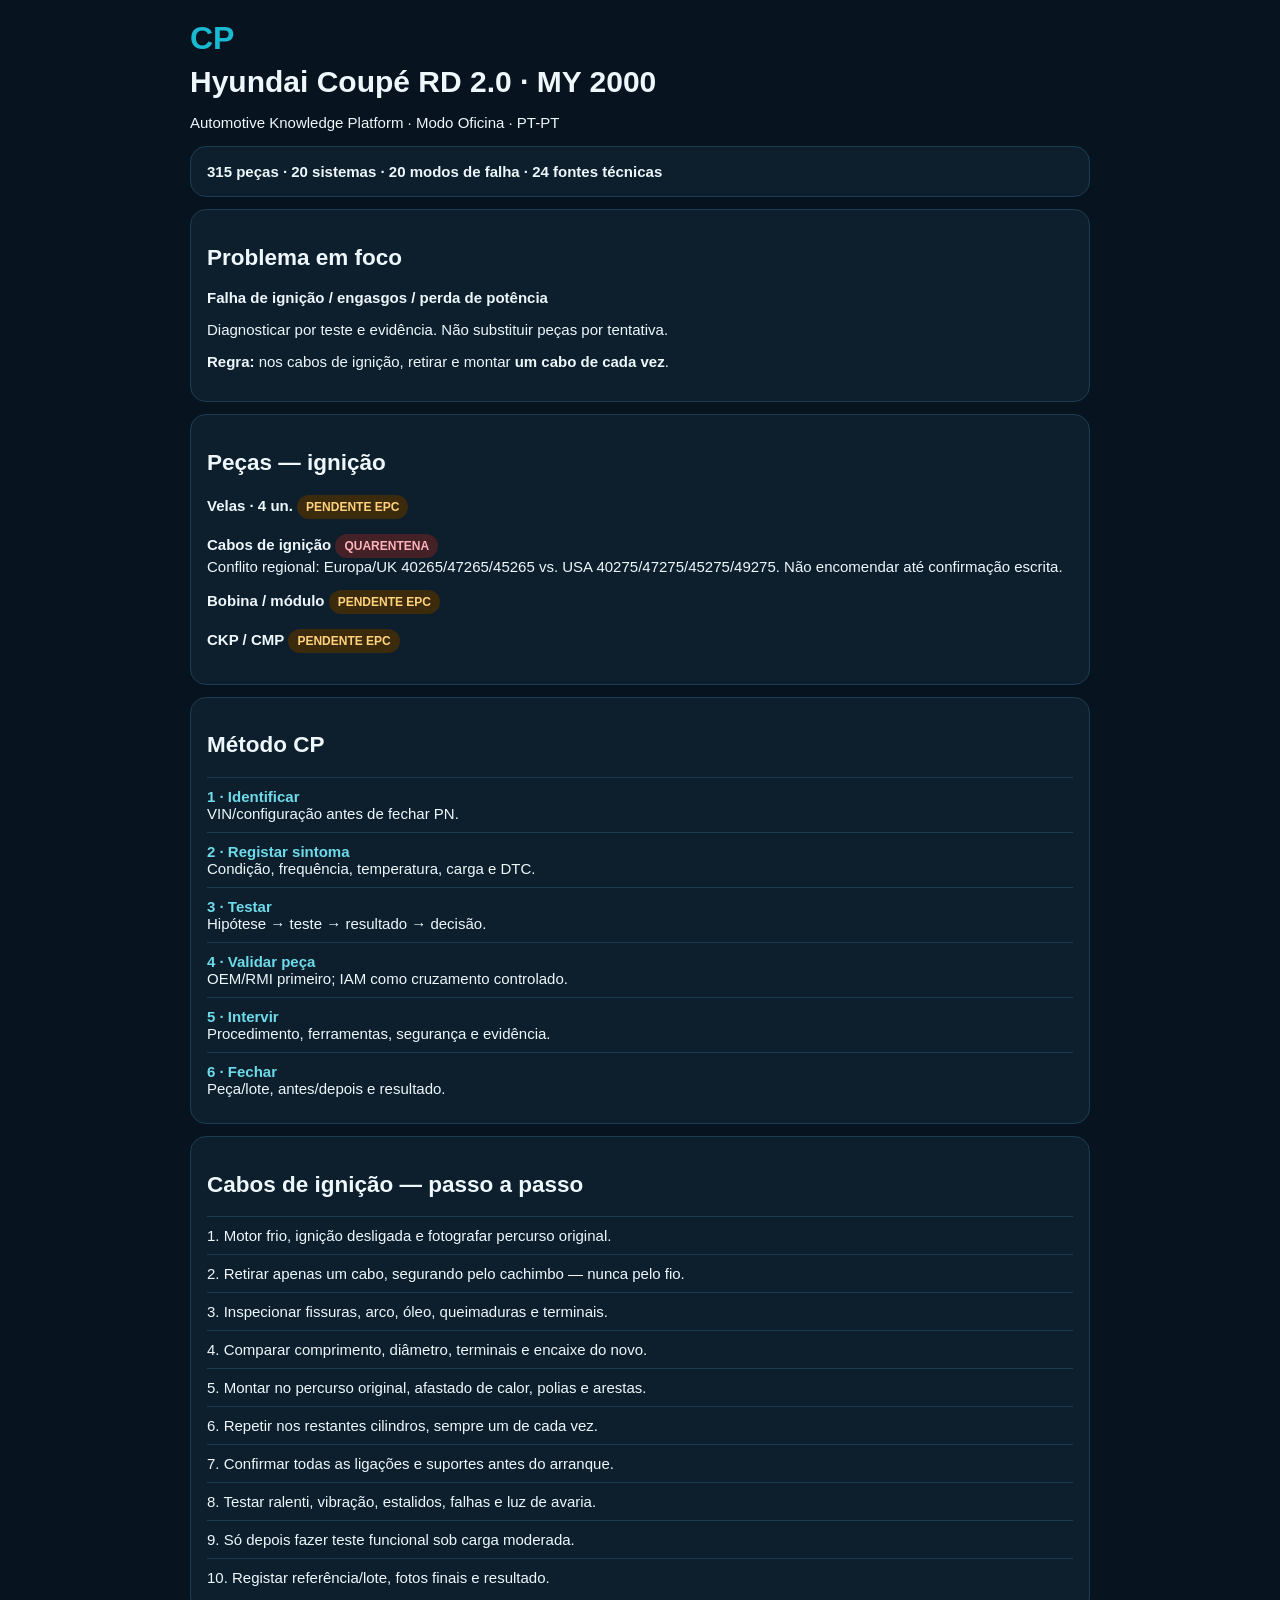
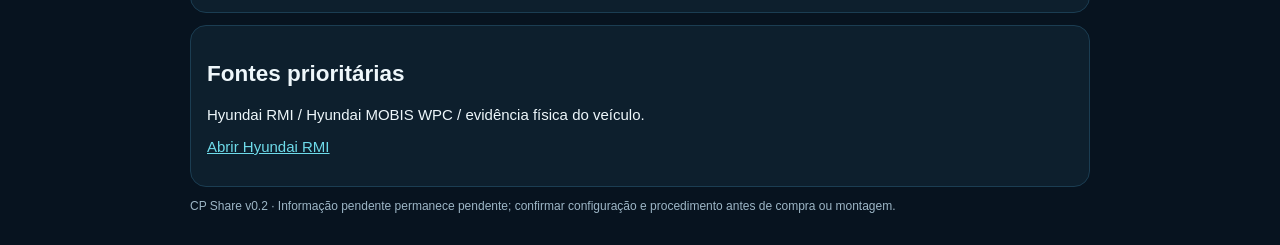
==== cp/index.html @ 11959140 "Add CP Automotive workshop share page" ====
<!doctype html><html lang="pt-PT"><head><meta charset="utf-8"><meta name="viewport" content="width=device-width,initial-scale=1"><title>CP Oficina</title><style>body{margin:0;background:#07131f;color:#eef7fb;font:15px -apple-system,Arial}.w{max-width:900px;margin:auto;padding:20px}.logo{font-size:32px;font-weight:900;color:#19b9d2}h1{margin:8px 0}.card{background:#0d1f2d;border:1px solid #1b3d52;border-radius:16px;padding:16px;margin:12px 0}.tag{display:inline-block;padding:5px 9px;border-radius:99px;background:#3c2a0c;color:#ffd27c;font-size:12px;font-weight:800}.bad{background:#442027;color:#ffb2ba}.step{padding:10px 0;border-top:1px solid #1b3d52}.step b{color:#6edbea}a{color:#6edbea}</style></head><body><div class="w"><div class="logo">CP</div><h1>Hyundai Coupé RD 2.0 · MY 2000</h1><p>Automotive Knowledge Platform · Modo Oficina · PT-PT</p><div class="card"><b>315 peças · 20 sistemas · 20 modos de falha · 24 fontes técnicas</b></div><div class="card"><h2>Problema em foco</h2><b>Falha de ignição / engasgos / perda de potência</b><p>Diagnosticar por teste e evidência. Não substituir peças por tentativa.</p><p><strong>Regra:</strong> nos cabos de ignição, retirar e montar <strong>um cabo de cada vez</strong>.</p></div><div class="card"><h2>Peças — ignição</h2><p><b>Velas · 4 un.</b> <span class="tag">PENDENTE EPC</span></p><p><b>Cabos de ignição</b> <span class="tag bad">QUARENTENA</span><br>Conflito regional: Europa/UK 40265/47265/45265 vs. USA 40275/47275/45275/49275. Não encomendar até confirmação escrita.</p><p><b>Bobina / módulo</b> <span class="tag">PENDENTE EPC</span></p><p><b>CKP / CMP</b> <span class="tag">PENDENTE EPC</span></p></div><div class="card"><h2>Método CP</h2><div class="step"><b>1 · Identificar</b><br>VIN/configuração antes de fechar PN.</div><div class="step"><b>2 · Registar sintoma</b><br>Condição, frequência, temperatura, carga e DTC.</div><div class="step"><b>3 · Testar</b><br>Hipótese → teste → resultado → decisão.</div><div class="step"><b>4 · Validar peça</b><br>OEM/RMI primeiro; IAM como cruzamento controlado.</div><div class="step"><b>5 · Intervir</b><br>Procedimento, ferramentas, segurança e evidência.</div><div class="step"><b>6 · Fechar</b><br>Peça/lote, antes/depois e resultado.</div></div><div class="card"><h2>Cabos de ignição — passo a passo</h2><div class="step">1. Motor frio, ignição desligada e fotografar percurso original.</div><div class="step">2. Retirar apenas um cabo, segurando pelo cachimbo — nunca pelo fio.</div><div class="step">3. Inspecionar fissuras, arco, óleo, queimaduras e terminais.</div><div class="step">4. Comparar comprimento, diâmetro, terminais e encaixe do novo.</div><div class="step">5. Montar no percurso original, afastado de calor, polias e arestas.</div><div class="step">6. Repetir nos restantes cilindros, sempre um de cada vez.</div><div class="step">7. Confirmar todas as ligações e suportes antes do arranque.</div><div class="step">8. Testar ralenti, vibração, estalidos, falhas e luz de avaria.</div><div class="step">9. Só depois fazer teste funcional sob carga moderada.</div><div class="step">10. Registar referência/lote, fotos finais e resultado.</div></div><div class="card"><h2>Fontes prioritárias</h2><p>Hyundai RMI / Hyundai MOBIS WPC / evidência física do veículo.</p><p><a href="https://www.hyundai.com/eu/en/driving-hyundai/information/independent-operator.html">Abrir Hyundai RMI</a></p></div><p style="color:#9db6c6;font-size:12px">CP Share v0.2 · Informação pendente permanece pendente; confirmar configuração e procedimento antes de compra ou montagem.</p></div></body></html>
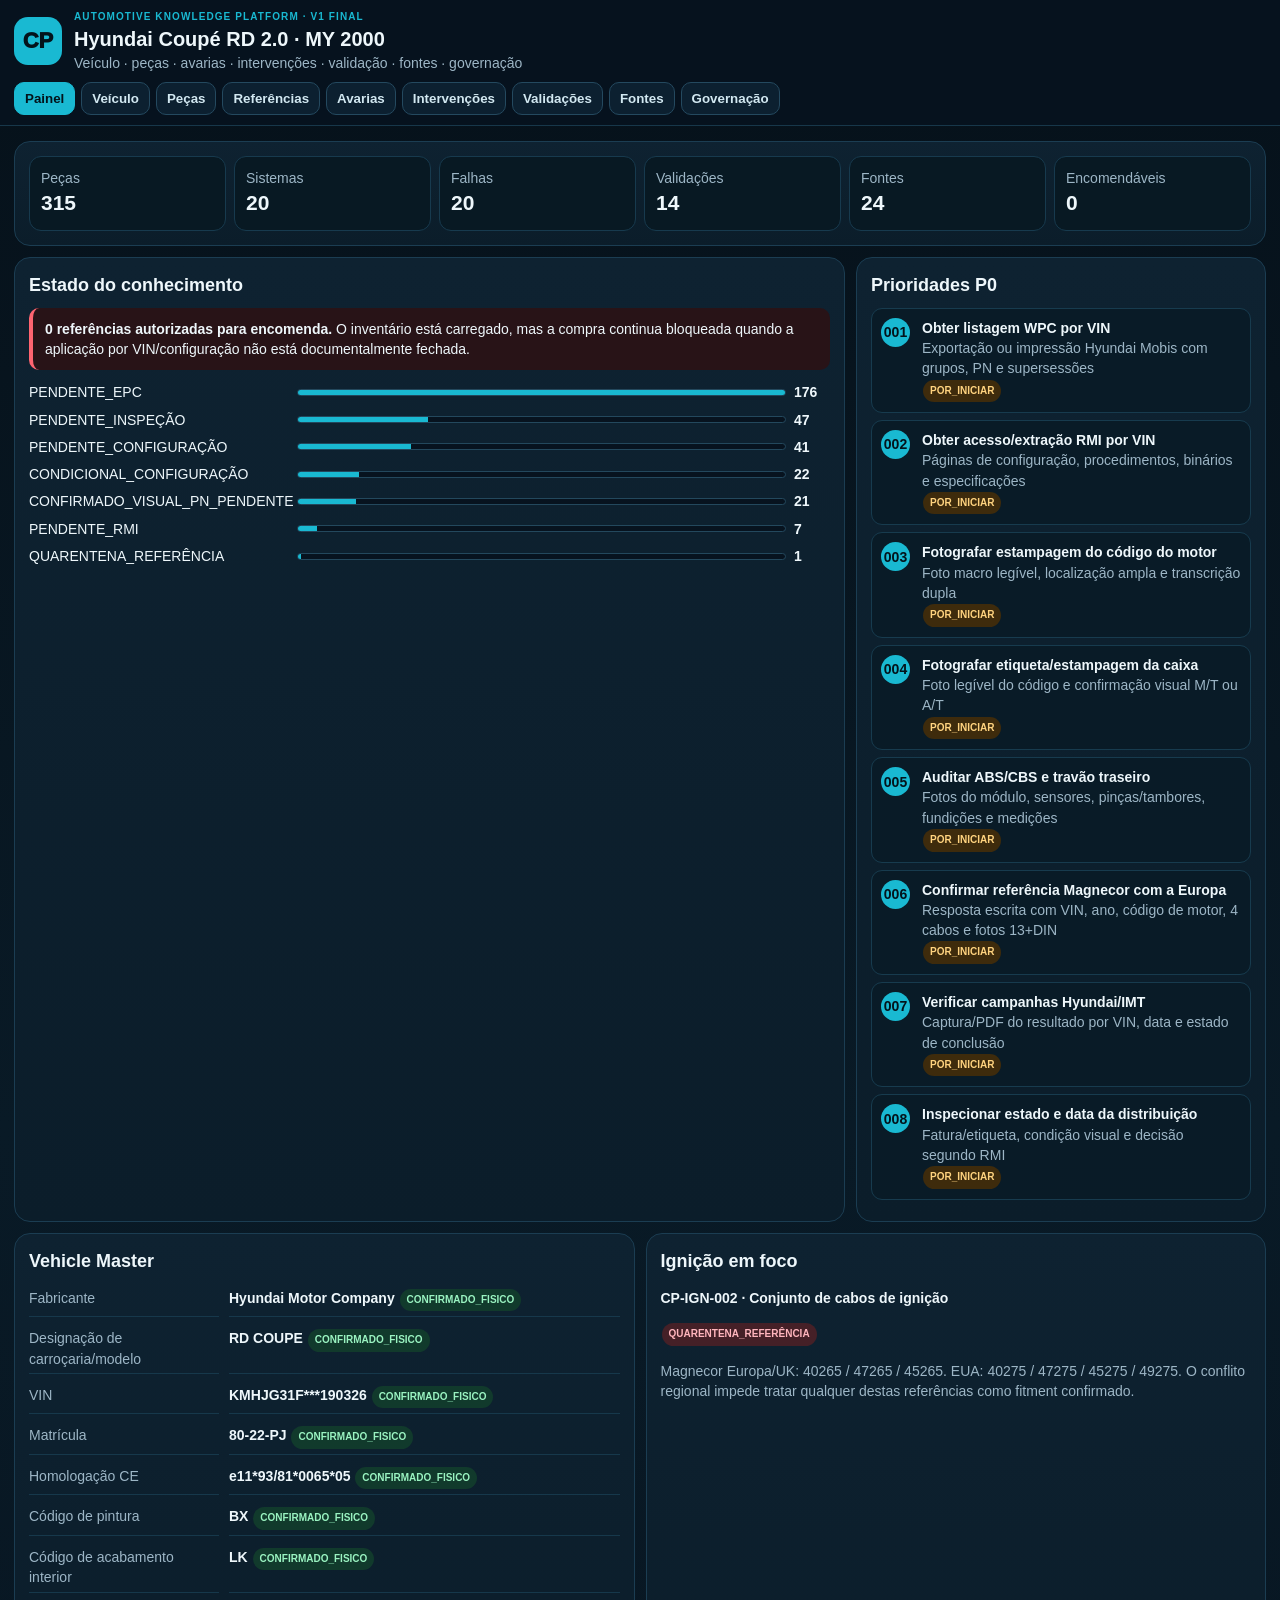
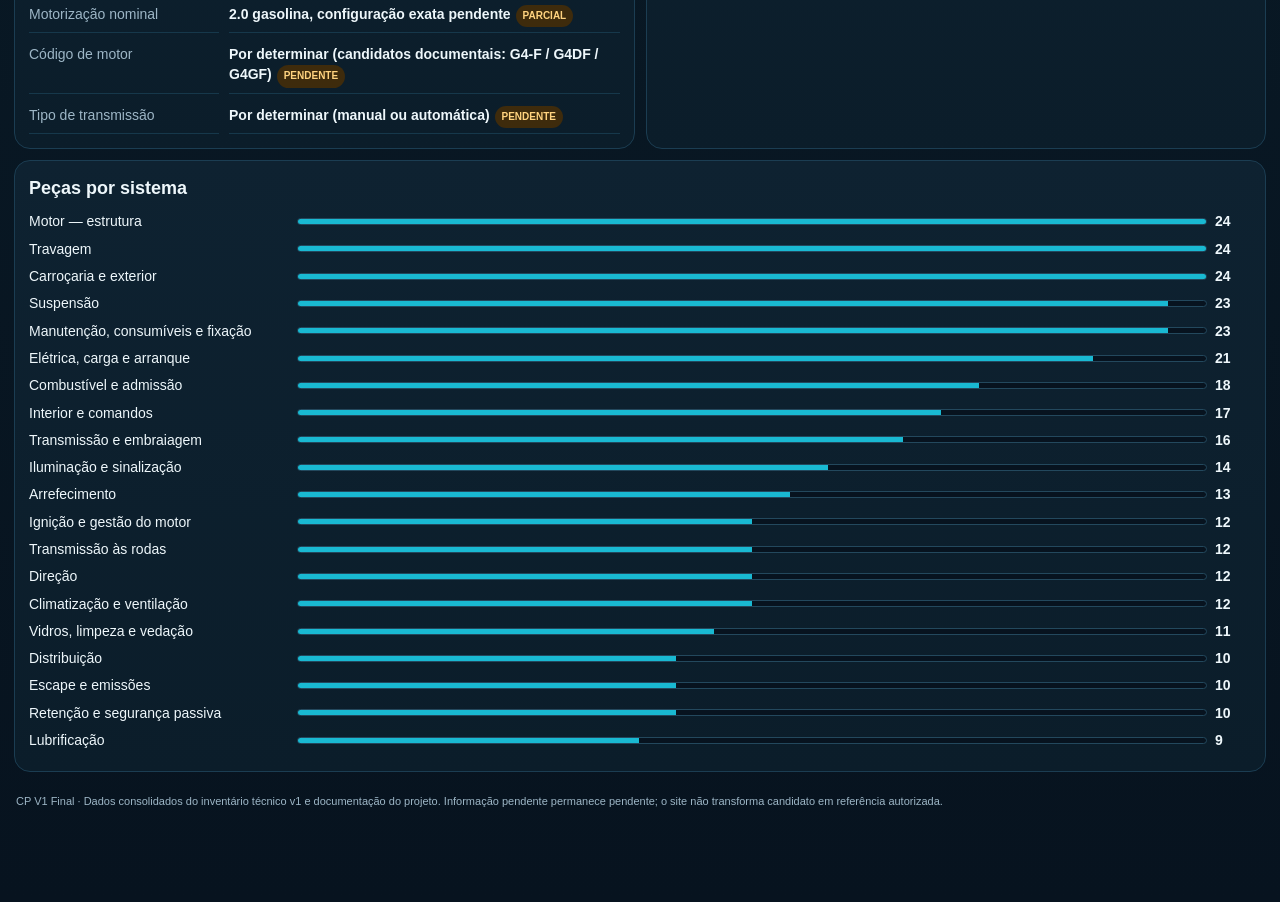
==== commit a0ad3f5c: "CP V1 Final: load full technical tables" ====
--- a/cp/index.html
+++ b/cp/index.html
@@ -1 +1,20 @@
-<!doctype html><html lang="pt-PT"><head><meta charset="utf-8"><meta name="viewport" content="width=device-width,initial-scale=1"><title>CP Oficina</title><style>body{margin:0;background:#07131f;color:#eef7fb;font:15px -apple-system,Arial}.w{max-width:900px;margin:auto;padding:20px}.logo{font-size:32px;font-weight:900;color:#19b9d2}h1{margin:8px 0}.card{background:#0d1f2d;border:1px solid #1b3d52;border-radius:16px;padding:16px;margin:12px 0}.tag{display:inline-block;padding:5px 9px;border-radius:99px;background:#3c2a0c;color:#ffd27c;font-size:12px;font-weight:800}.bad{background:#442027;color:#ffb2ba}.step{padding:10px 0;border-top:1px solid #1b3d52}.step b{color:#6edbea}a{color:#6edbea}</style></head><body><div class="w"><div class="logo">CP</div><h1>Hyundai Coupé RD 2.0 · MY 2000</h1><p>Automotive Knowledge Platform · Modo Oficina · PT-PT</p><div class="card"><b>315 peças · 20 sistemas · 20 modos de falha · 24 fontes técnicas</b></div><div class="card"><h2>Problema em foco</h2><b>Falha de ignição / engasgos / perda de potência</b><p>Diagnosticar por teste e evidência. Não substituir peças por tentativa.</p><p><strong>Regra:</strong> nos cabos de ignição, retirar e montar <strong>um cabo de cada vez</strong>.</p></div><div class="card"><h2>Peças — ignição</h2><p><b>Velas · 4 un.</b> <span class="tag">PENDENTE EPC</span></p><p><b>Cabos de ignição</b> <span class="tag bad">QUARENTENA</span><br>Conflito regional: Europa/UK 40265/47265/45265 vs. USA 40275/47275/45275/49275. Não encomendar até confirmação escrita.</p><p><b>Bobina / módulo</b> <span class="tag">PENDENTE EPC</span></p><p><b>CKP / CMP</b> <span class="tag">PENDENTE EPC</span></p></div><div class="card"><h2>Método CP</h2><div class="step"><b>1 · Identificar</b><br>VIN/configuração antes de fechar PN.</div><div class="step"><b>2 · Registar sintoma</b><br>Condição, frequência, temperatura, carga e DTC.</div><div class="step"><b>3 · Testar</b><br>Hipótese → teste → resultado → decisão.</div><div class="step"><b>4 · Validar peça</b><br>OEM/RMI primeiro; IAM como cruzamento controlado.</div><div class="step"><b>5 · Intervir</b><br>Procedimento, ferramentas, segurança e evidência.</div><div class="step"><b>6 · Fechar</b><br>Peça/lote, antes/depois e resultado.</div></div><div class="card"><h2>Cabos de ignição — passo a passo</h2><div class="step">1. Motor frio, ignição desligada e fotografar percurso original.</div><div class="step">2. Retirar apenas um cabo, segurando pelo cachimbo — nunca pelo fio.</div><div class="step">3. Inspecionar fissuras, arco, óleo, queimaduras e terminais.</div><div class="step">4. Comparar comprimento, diâmetro, terminais e encaixe do novo.</div><div class="step">5. Montar no percurso original, afastado de calor, polias e arestas.</div><div class="step">6. Repetir nos restantes cilindros, sempre um de cada vez.</div><div class="step">7. Confirmar todas as ligações e suportes antes do arranque.</div><div class="step">8. Testar ralenti, vibração, estalidos, falhas e luz de avaria.</div><div class="step">9. Só depois fazer teste funcional sob carga moderada.</div><div class="step">10. Registar referência/lote, fotos finais e resultado.</div></div><div class="card"><h2>Fontes prioritárias</h2><p>Hyundai RMI / Hyundai MOBIS WPC / evidência física do veículo.</p><p><a href="https://www.hyundai.com/eu/en/driving-hyundai/information/independent-operator.html">Abrir Hyundai RMI</a></p></div><p style="color:#9db6c6;font-size:12px">CP Share v0.2 · Informação pendente permanece pendente; confirmar configuração e procedimento antes de compra ou montagem.</p></div></body></html>+<!doctype html><html lang="pt-PT"><head><meta charset="utf-8"><meta name="viewport" content="width=device-width,initial-scale=1,viewport-fit=cover"><meta name="theme-color" content="#07131f"><title>CP Automotive Knowledge Platform · V1</title><style>
+:root{--bg:#07131f;--p:#0d1f2d;--p2:#102735;--line:#1b3d52;--txt:#eef7fb;--muted:#9db6c6;--c:#19b9d2;--g:#4bd08b;--a:#ffb020;--r:#ff6470}*{box-sizing:border-box}body{margin:0;background:linear-gradient(#06111a,#091a26 45%,#07131f);color:var(--txt);font:14px/1.45 -apple-system,BlinkMacSystemFont,"Segoe UI",Arial,sans-serif}.w{max-width:1450px;margin:auto;padding:0 14px 70px}.head{position:sticky;top:0;z-index:20;background:#07131ff2;backdrop-filter:blur(14px);border-bottom:1px solid #17374a;margin:0 -14px 15px;padding:10px 14px}.brand{display:flex;gap:12px;align-items:center}.logo{width:48px;height:48px;border-radius:14px;background:var(--c);color:#03131b;display:grid;place-items:center;font-weight:950;font-size:22px}.k{color:var(--c);font-weight:850;font-size:10px;letter-spacing:.11em;text-transform:uppercase}.brand h1{font-size:20px;line-height:1.1;margin:3px 0}.sub,.muted{color:var(--muted)}.nav{display:flex;gap:6px;overflow:auto;padding-top:9px;scrollbar-width:none}.nav button{white-space:nowrap;border:1px solid #24495f;background:#0c2030;color:#d2e8f1;border-radius:10px;padding:8px 10px;font-weight:750}.nav button.on{background:var(--c);color:#03131b;border-color:var(--c)}.page{display:none}.page.on{display:block}.grid{display:grid;grid-template-columns:repeat(12,1fr);gap:11px}.card{grid-column:span 12;background:linear-gradient(#0e2231,#0b1d2a);border:1px solid var(--line);border-radius:16px;padding:14px}.c6{grid-column:span 6}.c8{grid-column:span 8}.c4{grid-column:span 4}h2{font-size:18px;margin:0 0 10px}.stats{display:grid;grid-template-columns:repeat(6,1fr);gap:8px}.stat{background:#081923;border:1px solid #173a4e;border-radius:12px;padding:11px}.stat b{display:block;font-size:21px}.tag{display:inline-block;padding:4px 7px;border-radius:999px;font-size:10px;font-weight:850;margin:1px}.ok{background:#113a2c;color:#9af3c1}.warn{background:#3e2b0c;color:#ffd37f}.bad{background:#452027;color:#ffb5bd}.info{background:#10344a;color:#8bdff1}.notice{padding:11px 12px;border-left:4px solid var(--a);background:#261d0c;border-radius:10px}.danger{border-left-color:var(--r);background:#281317}.tools{display:flex;gap:7px;flex-wrap:wrap;margin-bottom:9px}.inp,.sel{background:#071823;color:#fff;border:1px solid #285269;border-radius:10px;padding:9px 10px;min-height:38px}.inp{flex:1;min-width:210px}.sel{min-width:155px}.tw{overflow:auto;border:1px solid #183b50;border-radius:11px;max-height:69vh}table{border-collapse:collapse;width:100%;min-width:790px;background:#091b27}th{position:sticky;top:0;background:#102b3c;color:#bfe7f1;text-align:left;font-size:11px;padding:8px;border-bottom:1px solid #28536b}td{padding:7px 8px;border-bottom:1px solid #143348;vertical-align:top;font-size:12px}tr:hover td{background:#0d2635}.kv{display:grid;grid-template-columns:190px 1fr;gap:7px 10px}.kv div{border-bottom:1px solid #16384b;padding:4px 0}.step{display:grid;grid-template-columns:32px 1fr;gap:9px;padding:9px;border:1px solid #173b4e;border-radius:11px;background:#091b27;margin:7px 0}.n{width:29px;height:29px;border-radius:50%;display:grid;place-items:center;background:var(--c);color:#03131b;font-weight:900}.bars>div{display:grid;grid-template-columns:minmax(145px,260px) 1fr 36px;gap:8px;align-items:center;margin:7px 0}.bar{height:7px;border:1px solid #23485d;background:#07131f;border-radius:99px;overflow:hidden}.bar i{display:block;height:100%;background:var(--c)}.foot{padding:22px 2px;color:var(--muted);font-size:11px}a{color:#7ce2f0}@media(max-width:900px){.c6,.c8,.c4{grid-column:span 12}.stats{grid-template-columns:repeat(3,1fr)}.kv{grid-template-columns:1fr}.brand h1{font-size:18px}}@media(max-width:520px){.stats{grid-template-columns:repeat(2,1fr)}.stat b{font-size:18px}}
+</style>
+<script src="data/core-a.js"></script><script src="data/p1.js"></script><script src="data/p2.js"></script><script src="data/p3.js"></script><script src="data/p4.js"></script><script src="data/p5.js"></script><script src="data/p6.js"></script><script src="data/p7.js"></script><script src="data/faults.js"></script><script src="data/tasks.js"></script><script src="data/sources.js"></script><script src="data/rules.js"></script></head><body><div class="w"><header class="head"><div class="brand"><div class="logo">CP</div><div><div class="k">Automotive Knowledge Platform · V1 Final</div><h1>Hyundai Coupé RD 2.0 · MY 2000</h1><div class="sub">Veículo · peças · avarias · intervenções · validação · fontes · governação</div></div></div><nav id="nav" class="nav"></nav></header><main>
+<section class="page on" data-p="dashboard"><div class="grid"><div class="card"><div id="stats" class="stats"></div></div><div class="card c8"><h2>Estado do conhecimento</h2><div class="notice danger"><b>0 referências autorizadas para encomenda.</b> O inventário está carregado, mas a compra continua bloqueada quando a aplicação por VIN/configuração não está documentalmente fechada.</div><div id="statusBars" class="bars" style="margin-top:12px"></div></div><div class="card c4"><h2>Prioridades P0</h2><div id="p0"></div></div><div class="card c6"><h2>Vehicle Master</h2><div id="vsum" class="kv"></div></div><div class="card c6"><h2>Ignição em foco</h2><p><b>CP-IGN-002 · Conjunto de cabos de ignição</b></p><p><span class="tag bad">QUARENTENA_REFERÊNCIA</span></p><p class="muted">Magnecor Europa/UK: 40265 / 47265 / 45265. EUA: 40275 / 47275 / 45275 / 49275. O conflito regional impede tratar qualquer destas referências como fitment confirmado.</p></div><div class="card"><h2>Peças por sistema</h2><div id="sysBars" class="bars"></div></div></div></section>
+<section class="page" data-p="vehicle"><div class="card"><h2>Vehicle Master</h2><p class="muted">O VIN é apresentado mascarado nesta versão pública. Estados e confiança são preservados.</p><div class="tw"><table id="vt"></table></div></div></section>
+<section class="page" data-p="parts"><div class="card"><h2>Inventário mestre · 315 peças</h2><div class="tools"><input id="pq" class="inp" placeholder="Pesquisar ID, peça, sistema, validação…"><select id="ps" class="sel"><option value="">Todos os sistemas</option></select><select id="pst" class="sel"><option value="">Todos os estados</option></select></div><div id="pc" class="muted" style="margin-bottom:7px"></div><div class="tw"><table id="pt"></table></div></div></section>
+<section class="page" data-p="refs"><div class="card"><h2>Referências comerciais candidatas · 7</h2><div class="notice danger"><b>Não encomendar com base nesta tabela.</b> Referência de catálogo e aplicação ao veículo são entidades distintas.</div><div class="tw" style="margin-top:9px"><table id="rt"></table></div></div></section>
+<section class="page" data-p="faults"><div class="card"><h2>Modos de falha · 20</h2><div class="tools"><input id="fq" class="inp" placeholder="Pesquisar sintoma, sistema, modo de falha…"></div><div class="tw"><table id="ft"></table></div></div></section>
+<section class="page" data-p="manuals"><div class="grid"><div class="card"><h2>Manuais / intervenções</h2><div class="tw"><table id="mt"></table></div></div><div class="card"><h2>M05-02 · Cabos de ignição — modo oficina</h2><div id="proc"></div><div class="notice"><b>Regra CP:</b> um cabo de cada vez. Não publicar binários, folgas ou limites como especificação enquanto não forem fechados no RMI/OEM.</div></div></div></section>
+<section class="page" data-p="tasks"><div class="card"><h2>Fila de validação · 14</h2><div class="tw"><table id="tt"></table></div></div></section>
+<section class="page" data-p="sources"><div class="card"><h2>Fontes técnicas · 24</h2><div class="tw"><table id="st"></table></div></div></section>
+<section class="page" data-p="gov"><div class="grid"><div class="card"><h2>Regras CP</h2><div class="tw"><table id="gt"></table></div></div><div class="card"><h2>Modelo de dados automóvel</h2><div class="tw"><table id="dmt"></table></div></div><div class="card"><h2>Dataroom</h2><div id="dr"></div></div></div></section>
+</main><div class="foot">CP V1 Final · Dados consolidados do inventário técnico v1 e documentação do projeto. Informação pendente permanece pendente; o site não transforma candidato em referência autorizada.</div></div><script>
+const C=window.CP_CORE||{};const E=s=>String(s??'').replace(/[&<>\"]/g,c=>({'&':'&amp;','<':'&lt;','>':'&gt;','"':'&quot;'}[c]));const B=v=>{v=String(v??'');let c=/CONFIRM|ATIVO|EXISTENTE/.test(v)?'ok':/QUARENT|CRÍT|S3|BLOQ/.test(v)?'bad':/PEND|POR_INICIAR|CONDIC|PARCIAL/.test(v)?'warn':'info';return `<span class="tag ${c}">${E(v)}</span>`};function T(el,rows,cols){el.innerHTML=`<thead><tr>${cols.map(x=>`<th>${E(x)}</th>`).join('')}</tr></thead><tbody>${rows.map(r=>`<tr>${cols.map((c,i)=>`<td>${/Estado|Criticidade|Segurança|Prioridade|Nível/.test(c)?B(Array.isArray(r)?r[i]:r[c]):(/URL/.test(c)&&(Array.isArray(r)?r[i]:r[c])?`<a target="_blank" rel="noopener" href="${E(Array.isArray(r)?r[i]:r[c])}">abrir</a>`:E(Array.isArray(r)?r[i]:r[c]))}</td>`).join('')}</tr>`).join('')}</tbody>`}const tabs=[['dashboard','Painel'],['vehicle','Veículo'],['parts','Peças'],['refs','Referências'],['faults','Avarias'],['manuals','Intervenções'],['tasks','Validações'],['sources','Fontes'],['gov','Governação']];tabs.forEach(([id,l],i)=>{let b=document.createElement('button');b.textContent=l;if(!i)b.className='on';b.onclick=()=>{document.querySelectorAll('.page').forEach(x=>x.classList.toggle('on',x.dataset.p===id));document.querySelectorAll('#nav button').forEach(x=>x.classList.remove('on'));b.classList.add('on');scrollTo(0,0)};nav.appendChild(b)});
+const M=C.meta||{};stats.innerHTML=[['Peças',M.parts],['Sistemas',M.systems],['Falhas',M.faults],['Validações',M.tasks],['Fontes',M.sources],['Encomendáveis',M.orderable]].map(x=>`<div class="stat"><span class="muted">${x[0]}</span><b>${x[1]??'-'}</b></div>`).join('');function bars(el,o){let mx=Math.max(...Object.values(o||{x:1}));el.innerHTML=Object.entries(o||{}).sort((a,b)=>b[1]-a[1]).map(([k,v])=>`<div><span>${E(k)}</span><div class="bar"><i style="width:${v/mx*100}%"></i></div><b>${v}</b></div>`).join('')}bars(statusBars,M.status);bars(sysBars,M.bySystem);p0.innerHTML=(window.CP_TASKS||[]).filter(x=>x[2]==='P0').map(x=>`<div class="step"><div class="n">${E(x[0].replace('VAL-',''))}</div><div><b>${E(x[1])}</b><div class="muted">${E(x[5])}</div>${B(x[3])}</div></div>`).join('');vsum.innerHTML=(C.vehicle||[]).filter(x=>['Fabricante','Designação de carroçaria/modelo','VIN','Matrícula','Homologação CE','Código de pintura','Código de acabamento interior','Motorização nominal','Código de motor','Tipo de transmissão'].includes(x.Campo)).map(x=>`<div class="muted">${E(x.Campo)}</div><div><b>${E(x.Valor)}</b> ${B(x.Estado)}</div>`).join('');T(vt,C.vehicle||[],['Campo','Valor','Estado','Confiança %','Fonte','Evidência / nota']);
+[...new Set((window.CP_PARTS||[]).map(x=>x[1]))].sort().forEach(x=>ps.insertAdjacentHTML('beforeend',`<option>${E(x)}</option>`));[...new Set((window.CP_PARTS||[]).map(x=>x[4]))].sort().forEach(x=>pst.insertAdjacentHTML('beforeend',`<option>${E(x)}</option>`));function rp(){let q=pq.value.toLowerCase(),sy=ps.value,st=pst.value,r=(window.CP_PARTS||[]).filter(x=>(!q||x.join(' ').toLowerCase().includes(q))&&(!sy||x[1]===sy)&&(!st||x[4]===st));pc.textContent=`${r.length} de ${(window.CP_PARTS||[]).length} registos`;T(pt,r,window.CP_PARTS_FIELDS||[])}pq.oninput=rp;ps.onchange=rp;pst.onchange=rp;rp();
+T(rt,C.refs||[],['ID','Part ID','Marca','PN','Mercado','Gama','Variante','Aplicação do catálogo','Estado','Confiança %','Fonte','Nota']);function rf(){let q=fq.value.toLowerCase(),r=(window.CP_FAULTS||[]).filter(x=>!q||x.join(' ').toLowerCase().includes(q));T(ft,r,window.CP_FAULTS_FIELDS||[])}fq.oninput=rf;rf();T(mt,C.manuals||[],['Manual_ID','Título','Sistema','Versão','Estado','Pré-requisitos','Ferramentas','Peças','Fonte técnica']);proc.innerHTML=(C.procedure||[]).map((x,i)=>`<div class="step"><div class="n">${i+1}</div><div><b>${E(x[0])}</b><div class="muted">${E(x[1])}</div></div></div>`).join('');T(tt,window.CP_TASKS||[],window.CP_TASKS_FIELDS||[]);T(st,window.CP_SOURCES||[],window.CP_SOURCES_FIELDS||[]);T(gt,window.CP_RULES||[],window.CP_RULES_FIELDS||[]);T(dmt,C.model||[],['Entidade','Finalidade','Regra automóvel','Relações principais']);dr.innerHTML=(C.dataroom||[]).map(x=>`<span class="tag info">${E(x)}</span>`).join(' ');
+if((window.CP_PARTS||[]).length!==315){document.querySelector('.foot').insertAdjacentHTML('beforebegin',`<div class="notice danger"><b>Erro de carregamento:</b> inventário recebido com ${(window.CP_PARTS||[]).length}/315 linhas. Recarregar a página.</div>`)}
+</script></body></html>
